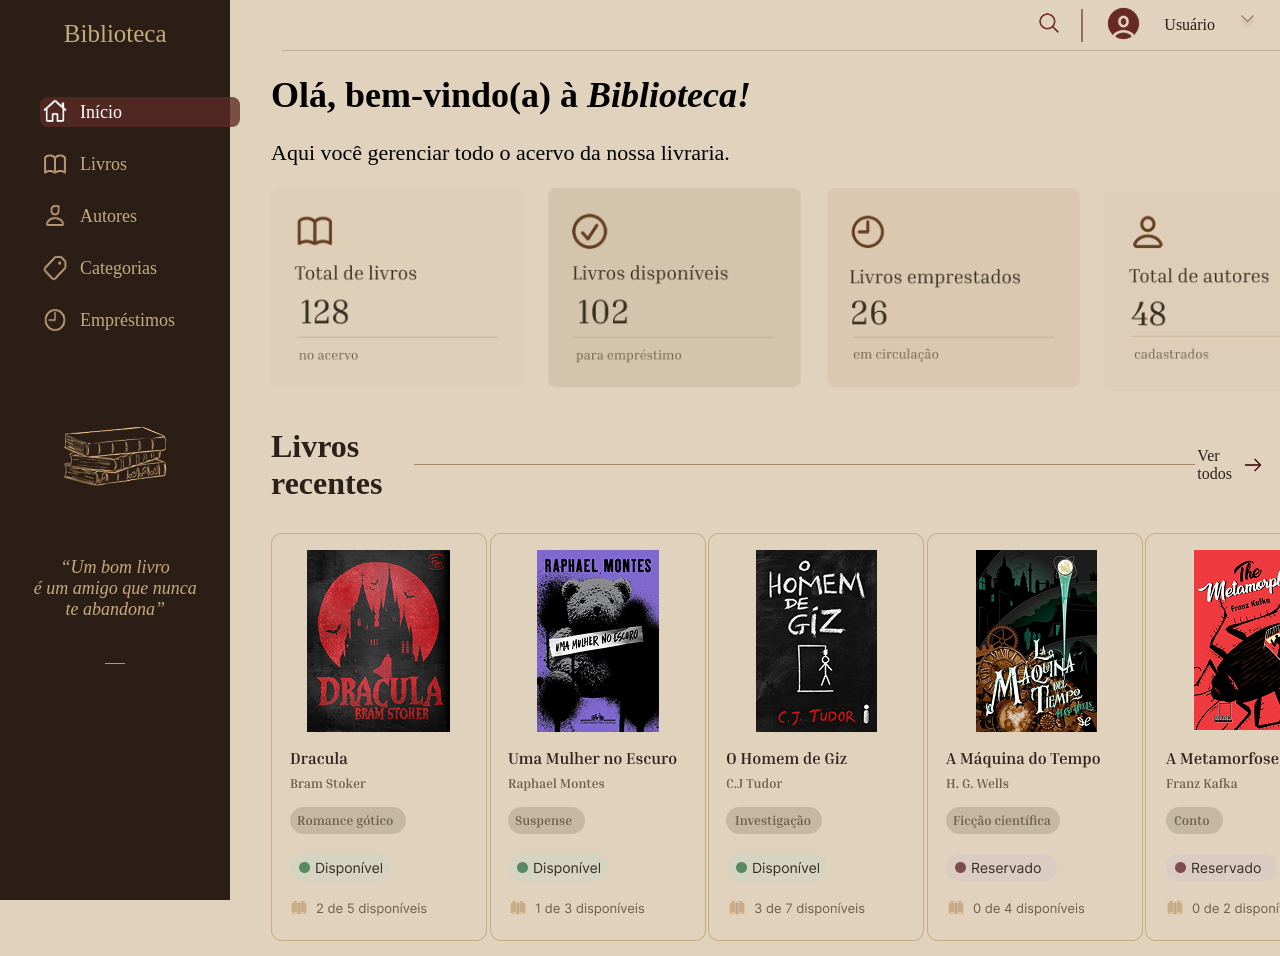
==== pages/home.html @ 664c053e "site" ====
<!DOCTYPE html>
<html lang="pt-br">

<head>
    <meta charset="UTF-8">
    <meta name="viewport" content="width=device-width, initial-scale=1.0">
    <title>Document</title>
    <link rel="stylesheet" href="../css/inicio.css">
</head>

<body>

    <div class="barra-navegacao-2">
        <a href=""><img src="../img/img-inicio/Search.png" alt=""></a>
        <img src="../img/img-inicio/aaaaaa.png" alt="">
        <a href=""><img src="../img/img-inicio/useri.png" alt=""></a>
        <a href="">Usuário</a>
        <a href=""><img class="treco" src="../img/img-home/traço.png" alt=""></a>
    </div>

    <img class="linhao" src="../img/img-inicio/linhons.png" alt="">

    <header class="barra-navegacao">
        <div class="home-parte-1">
            <!-- <img src="" alt="livro"> -->
            <a href="#">Biblioteca</a>
        </div>

        <div class="home-parte-2">
            <ul>
                <li class="i">
                    <span class="fundo"></span>
                    <img src="../img/img-inicio/Homei.png" alt="">
                    <a href="">Início</a>
                </li>
                <li>
                    <img src="../img/img-inicio/livroi.png" alt="">
                    <a href="">Livros</a>
                </li>
                <li>
                    <img src="../img/img-inicio/autoresi.png" alt="">
                    <a href="">Autores</a>
                </li>
                <li>
                    <img src="../img/img-inicio/tagi.png" alt="">
                    <a href="">Categorias</a>
                </li>
                <li>
                    <img src="../img/img-inicio/timeri.png" alt="">
                    <a href="">Empréstimos</a>
                </li>
            </ul>
        </div>
        <div class="home-parte-3">
            <img class="livrao" src="../img/img-inicio/imglivro.png" alt="#">
            <p>“Um bom livro <br>
                é um amigo que nunca <br>
                te abandona”</p>
            <img class="mais" src="../img/img-inicio/linei.png" alt="">
        </div>
    </header>

    <main>
        <div class="boas-vindas">
            <h1>Olá, bem-vindo(a) à <span>Biblioteca!</span> </h1>
            <p>Aqui você gerenciar todo o acervo da nossa livraria.</p>
        </div>
        <img class="cards" src="../img/img-inicio/cardsss.png" alt="">

        <div class="livrosss">

            <div class="texto-liv">
                <h1>Livros recentes</h1>
                <img src="../img/img-inicio/line.png" alt="">
                <p>Ver todos</p>
                <img src="../img/img-inicio/setamarrom.png" alt="">
            </div>

            <div class="img-liv">
                <img src="../img/img-inicio/dracula.png" alt="">
                <img src="../img/img-inicio/Roxo.png" alt="">
                <img src="../img/img-inicio/giz.png" alt="">
                <img src="../img/img-inicio/maq.png" alt="">
                <img src="../img/img-inicio/bixo.png" alt="">
            </div>
        </div>

    </main>

</body>

</html>
---- css/inicio.css ----
* {
    box-sizing: border-box;
}

body {
    margin: 0;
    padding: 0;
    width: 100%;
    background-color: #e0d2bc;
}


/* ========================== BARRA DE NAVEGAÇÃO ========================== */

.barra-navegacao {
    width: 18%;
    height: 100dvh;
    display: flex;
    justify-content: space-around;
    background-color: #2B1E17;
    flex-direction: column;
    align-items: center;
    justify-content: flex-start;
    gap: 30px;
    padding-top: 20px;
    position: fixed;
}

.barra-navegacao a,
.barra-navegacao ul,
.barra-navegacao p {
    list-style: none;
    text-decoration: none;
    color: #C5AA7D;
    font-size: 18px;
    font-family: "Inria Serif", serif;
    font-weight: 500;
    text-align: center;

}



.barra-navegacao p{
    font-weight: 500;
    font-style: italic;
}

.home-parte-1 {
    display: flex;
    justify-content: space-around;
    gap: 10px;
    justify-content: center;
}

.home-parte-1 a {
    font-size: 25px;

}

.home-parte-2 {
    width: 100%;
}

.home-parte-2 ul {
    display: flex;
    justify-content: space-around;
    align-items: flex-start;
    gap: 20px;
    flex-direction: column;
}

.home-parte-2 li {
    display: flex;
    align-items: center;
    gap: 10px;
}

.home-parte-3 {
    display: flex;
    justify-content: space-around;
    align-items: center;
    flex-direction: column;
    gap: 10px;
}

.home-parte-2 img {
    height: 32px;
    width: 30px;
}

.livrao {
    height: 145px;
    width: 145px;
}

.mais {
    width: 50px;
    padding: 15px;
}

.home-parte-1 li,
.home-parte-2 li,
.home-parte-3 li {
    display: flex;
    align-items: center;
}

.i a{
    color: white;
}

.i{
    position: relative;
    z-index: 1;
}

.fundo{
    position: absolute;
    display: flex;
    padding: 15px 100px;
    background-color: #5C2B26 ;
    opacity: 0.79;
    border-radius: 8px;
    z-index: -1;
}

/* barra de navegação 2 */

.barra-navegacao-2 {
    display: flex;
    position: absolute;
    left: 18%;
    width: 82%;
    height: 50px;
    justify-content: space-around;
    justify-content: flex-end;
    align-items: center;
    background-color: #e0d2bc;
    gap: 20px;
    padding-right: 20px;
}

.barra-navegacao-2 a {
    color: #2B1E17;
    text-decoration: none;

}

.linhao{
    display: flex;
    position: absolute;
    left: 22%;
    align-items: center;
    width: 1146px;
    height: 1px;
    top: 50px
}

/* main */

main{
    position: absolute;
    display: flex;
    left: 20%;
    width: 80%;
    top: 50px;
    height: 100%;
    justify-content: space-around;
    flex-direction: column;
    font-family: "Inria Serif", serif;
}

.boas-vindas{
    padding-left: 15px;
}

.boas-vindas h1{
    font-size: 36px;
}

.boas-vindas p{
    font-size: 22px;
}

.boas-vindas span{
    font-style: italic;
}

.cards{
    width: 1100px;
    padding-left: 15px;
}




/* livrunhoss */


.livrosss{
    display: flex;
    font-family: "Inria Serif", serif;
    padding: 15px;
    justify-content: space-around;
    flex-direction: column;
    gap: 10px;
}

.texto-liv{
    display: flex;
    justify-content: space-around;
    align-items: center;
    gap: 2.5px;
}

.texto-liv h1,
.texto-liv p{
    color: #2B211B;
}

.img-liv{
    display: flex;
    justify-content: space-around;
    gap: 2.5px;
}
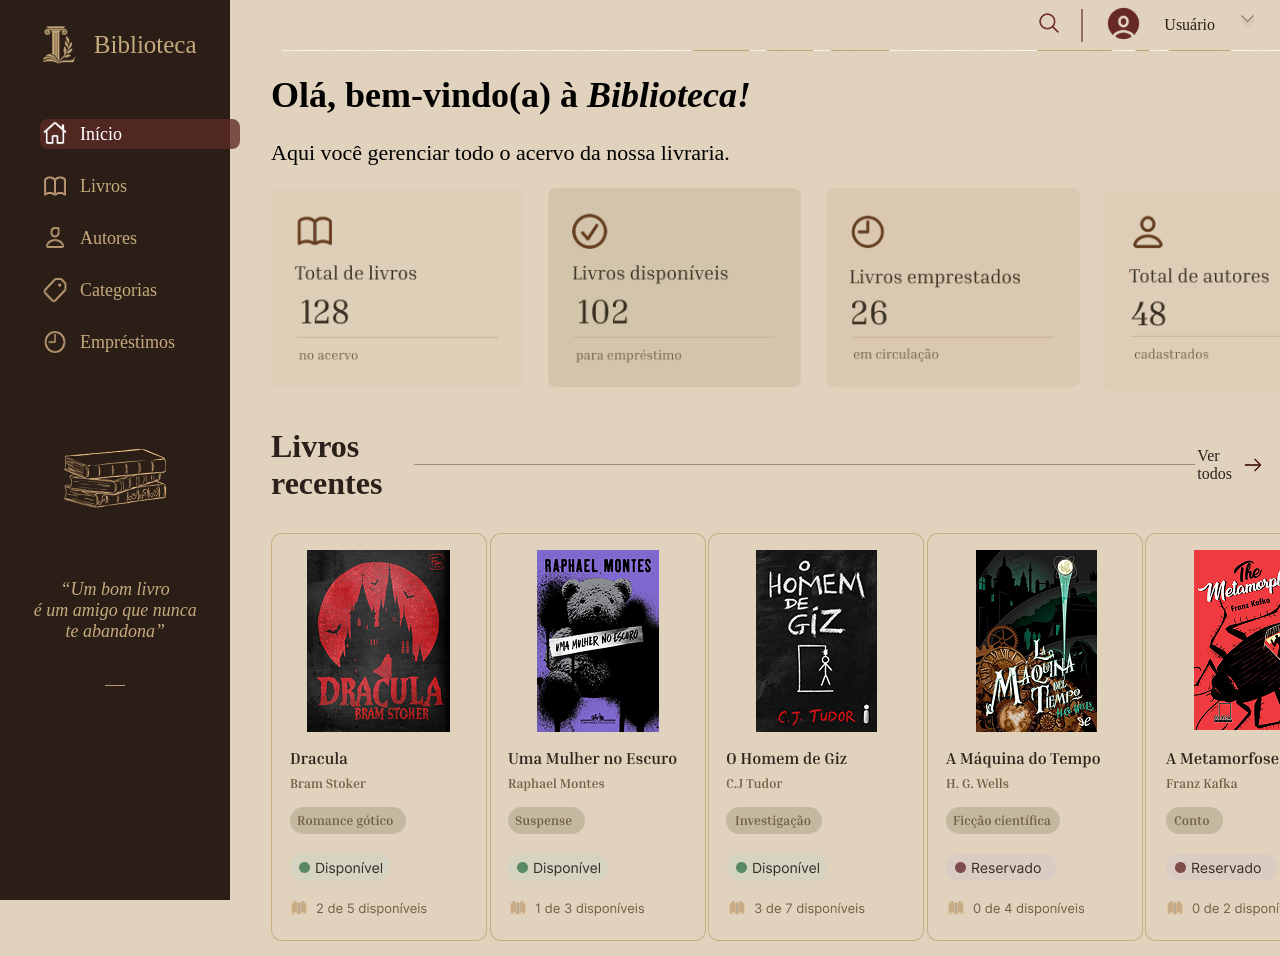
==== commit 410eaace: "ajustes" ====
--- a/pages/home.html
+++ b/pages/home.html
@@ -13,17 +13,17 @@
     <div class="barra-navegacao-2">
         <a href=""><img src="../img/img-inicio/Search.png" alt=""></a>
         <img src="../img/img-inicio/aaaaaa.png" alt="">
-        <a href=""><img src="../img/img-inicio/useri.png" alt=""></a>
-        <a href="">Usuário</a>
+        <a href="../pages/user.html"><img src="../img/img-inicio/useri.png" alt=""></a>
+        <a href="../pages/user.html">Usuário</a>
         <a href=""><img class="treco" src="../img/img-home/traço.png" alt=""></a>
     </div>
 
-    <img class="linhao" src="../img/img-inicio/linhons.png" alt="">
+    <img class="linhao" src="../img/img-perfil/Emblema Clássico com Coluna e Louros.png" alt="">
 
     <header class="barra-navegacao">
         <div class="home-parte-1">
-            <!-- <img src="" alt="livro"> -->
-            <a href="#">Biblioteca</a>
+            <img class="logo" src="../img/img-perfil/k.png" alt="livro">
+            <a href="../index.html">Biblioteca</a>
         </div>
 
         <div class="home-parte-2">
@@ -64,7 +64,7 @@
         <div class="boas-vindas">
             <h1>Olá, bem-vindo(a) à <span>Biblioteca!</span> </h1>
             <p>Aqui você gerenciar todo o acervo da nossa livraria.</p>
-        </div>
+        </div>      
         <img class="cards" src="../img/img-inicio/cardsss.png" alt="">
 
         <div class="livrosss">
--- a/css/inicio.css
+++ b/css/inicio.css
@@ -55,7 +55,11 @@
 
 .home-parte-1 a {
     font-size: 25px;
-
+}
+
+.home-parte-1{
+    display: flex;
+    align-items: center;
 }
 
 .home-parte-2 {
@@ -108,6 +112,11 @@
 
 .i a{
     color: white;
+}
+
+.logo{
+    width: 50px;
+    height: 50px;
 }
 
 .i{
@@ -125,6 +134,10 @@
     z-index: -1;
 }
 
+.barra-navegacao a:hover{
+    color: white;
+}
+
 /* barra de navegação 2 */
 
 .barra-navegacao-2 {
